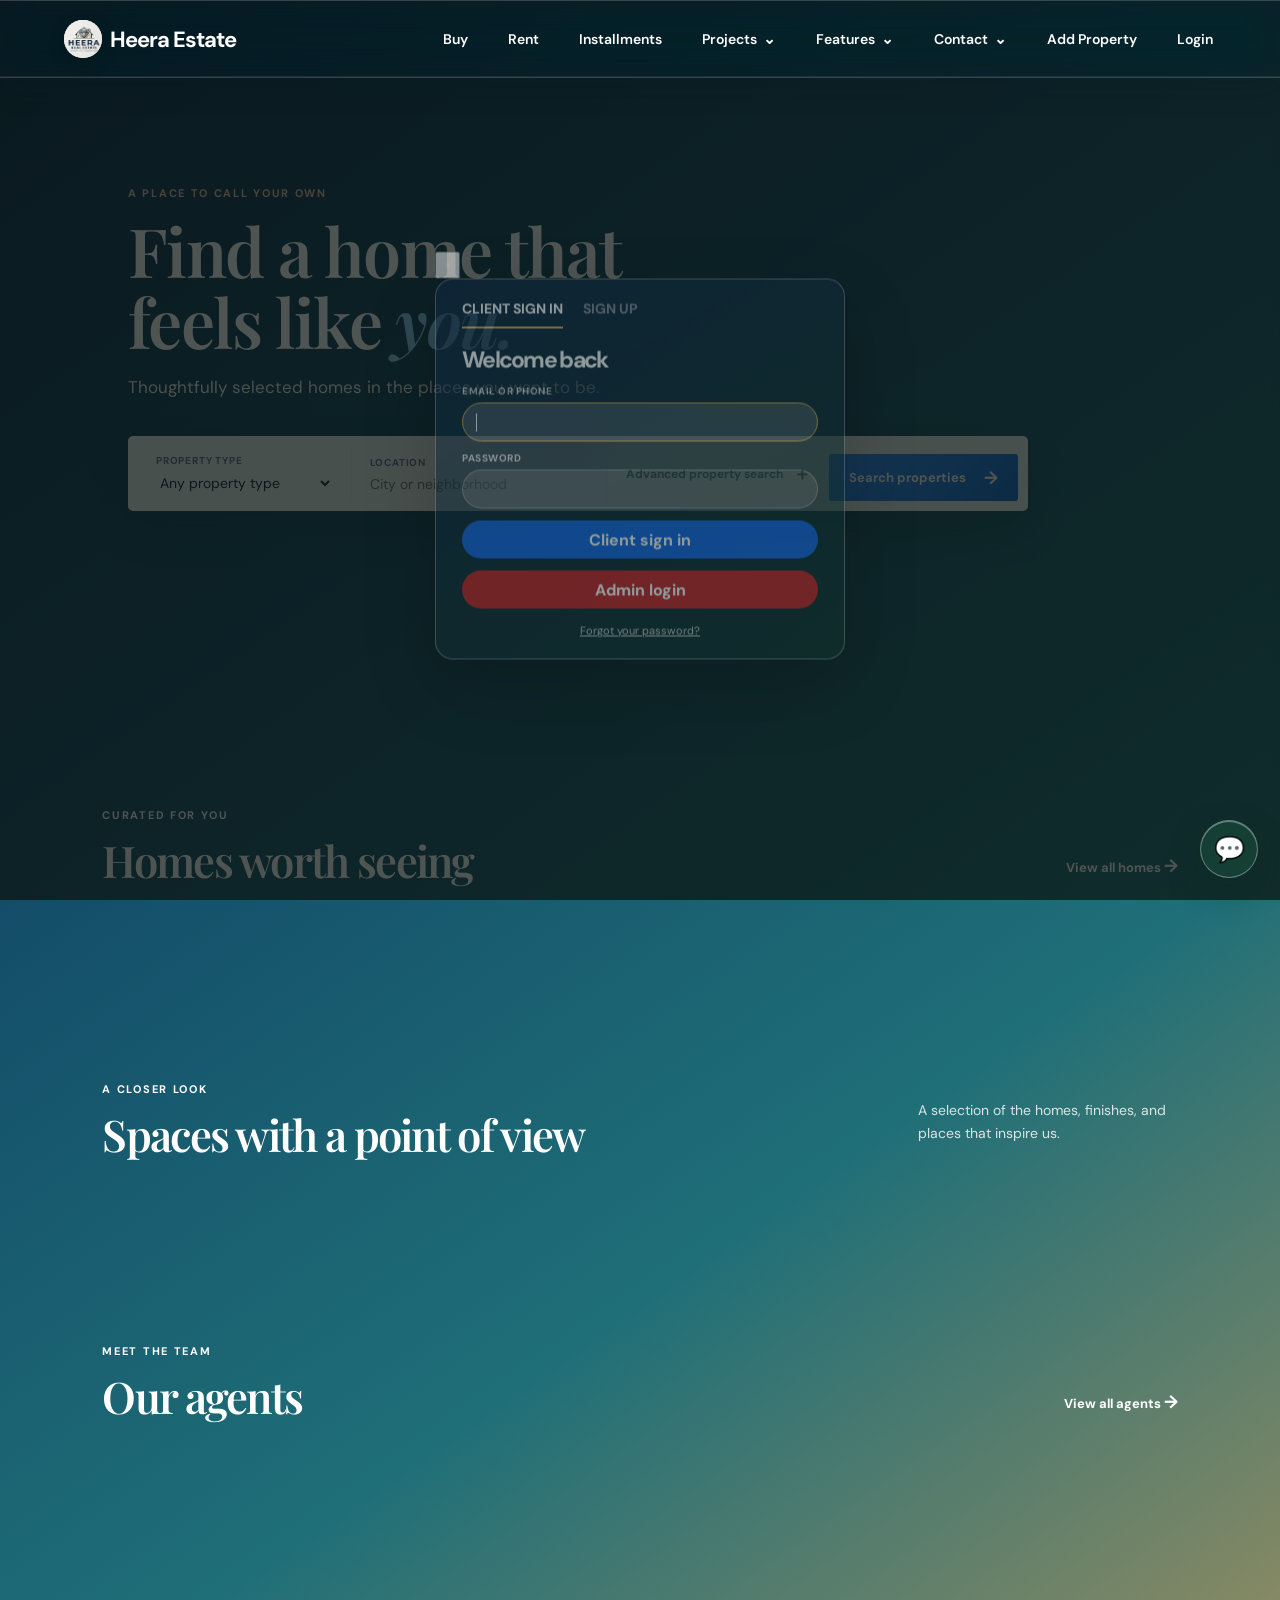
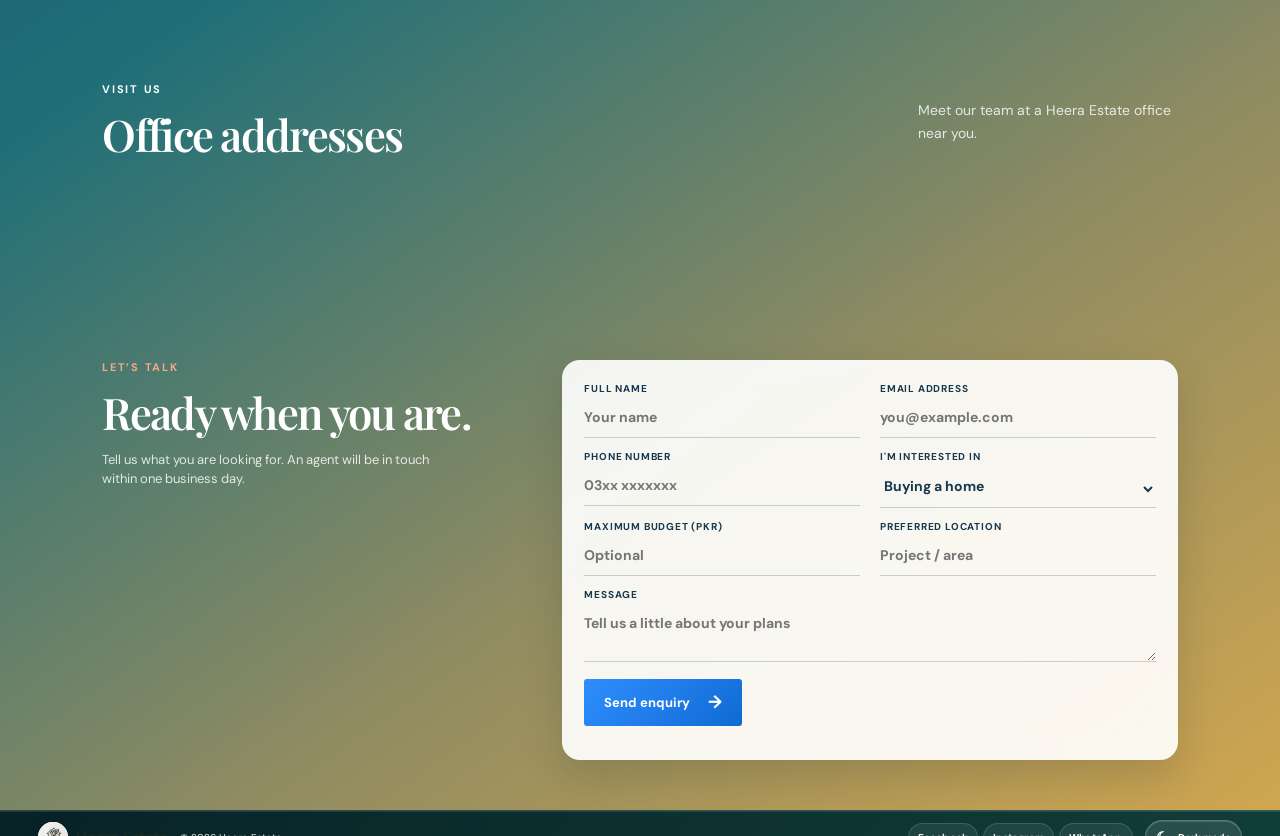
==== add-property.html @ d41fc1e5 "update project" ====
<!DOCTYPE html>
<html lang="en">
<head>
  <meta charset="UTF-8"><meta name="viewport" content="width=device-width,initial-scale=1">
  <meta name="robots" content="noindex,nofollow">
  <meta name="description" content="Submit your property to Heera Estate for review.">
  <title>Add Property | Heera Estate</title>
  <link rel="preconnect" href="https://fonts.googleapis.com"><link rel="preconnect" href="https://fonts.gstatic.com" crossorigin>
  <link href="https://fonts.googleapis.com/css2?family=DM+Sans:wght@400;500;600;700&family=Playfair+Display:wght@600;700&display=swap" rel="stylesheet">
  <link rel="stylesheet" href="styles.css"><link rel="stylesheet" href="add-property.css"><link rel="stylesheet" href="liquid-glass.css"><link rel="stylesheet" href="navigation-fixes.css"><link rel="stylesheet" href="footer-compact.css"><link rel="stylesheet" href="submission-media.css">
</head>
<body class="client-submit-page">
  <header class="site-header add-property-header"><a class="brand" href="index.html"><span class="brand-logo"><img src="images/home-logo.jpg" alt="Heera Estate logo"></span><span>Heera Estate</span></a><button class="menu-toggle" type="button" aria-label="Open menu" aria-expanded="false"><span></span><span></span><span></span></button><nav class="main-nav" aria-label="Main navigation"><a href="index.html">Home</a><a href="index.html?listing=sale#listings">Buy</a><a href="index.html?listing=rent#listings">Rent</a><a href="index.html?listing=installment#listings">Installments</a><a href="index.html#agents">Agents</a><div class="projects-nav"><button class="projects-toggle" type="button" aria-expanded="false">Projects <span>⌄</span></button><div class="projects-menu" id="projectsMenu"><span class="projects-loading">Loading projects…</span></div></div><a href="plot-finder.html">PLOT FINDER</a><a href="index.html#contact">Contact</a>
      <a class="nav-add-property is-active" href="add-property.html" aria-current="page">Add Property</a><a class="login-button nav-login-item" href="index.html#admin-login">Login</a>
    </nav></header>
  <main class="add-property-shell">
    <section class="add-property-intro"><p class="eyebrow">Add a property for sale, rent or installments</p><h1>Add Property</h1><p>Send your property details to Heera Estate. Our team will verify your information before it appears publicly.</p><ol><li>Complete the seller and property form</li><li>Our team reviews and contacts you</li><li>Approved property appears on the website</li></ol></section>
    <section class="add-property-card">
      <form id="clientPropertyForm" enctype="multipart/form-data">
        <input name="website" class="form-honeypot" tabindex="-1" autocomplete="off" aria-hidden="true">
        <fieldset><legend>Seller information</legend><div class="client-grid">
          <label>Full name *<input name="seller_name" required maxlength="160"></label><label>Phone / WhatsApp *<input name="seller_phone" required maxlength="30" inputmode="tel" placeholder="03xx xxxxxxx"></label>
          <label>Email<input name="seller_email" type="email" maxlength="255"></label><label>CNIC (optional)<input name="seller_cnic" maxlength="30" placeholder="xxxxx-xxxxxxx-x"></label>
        </div></fieldset>
        <fieldset><legend>Property information</legend><div class="client-grid">
          <label>Listing type<select name="listing_type"><option value="sale">For sale</option><option value="rent">For rent</option><option value="installment">On Installments</option></select></label><label>Property type<select name="property_type" id="clientPropertyType"><option>Land</option><option>House</option><option>Apartment</option><option>Villa</option><option>Condo</option></select></label>
          <label class="client-wide">Property title *<input name="title" required maxlength="180" placeholder="e.g. 5 Marla residential plot"></label><label class="client-wide">Address / society / block *<input name="address_line1" required maxlength="255"></label>
          <label>City *<input name="city" required maxlength="100"></label><label>Region / province<input name="state_region" maxlength="100"></label><label>Block<input name="block_name" maxlength="120" placeholder="Write any block name"></label><label>Size<input name="size_label" maxlength="60" placeholder="5 Marla / 10 Marla"></label>
          <label>Facing / Type<input name="property_facing" maxlength="60" placeholder="Write anything, e.g. Park Facing"></label><label>Expected price (PKR)<input name="price_pkr" type="number" min="0"></label><label>Area (sqft)<input name="area_sqft" type="number" min="0"></label>
          <label class="home-detail">Bedrooms<input name="bedrooms" type="number" min="0" step="0.5"></label><label class="home-detail">Bathrooms<input name="bathrooms" type="number" min="0" step="0.5"></label><label class="client-wide">Description<textarea name="description" rows="5" maxlength="5000" placeholder="Condition, nearby facilities, demand and other useful details"></textarea></label>
          <label>Show property from *<input name="publish_start_date" id="publishStartDate" type="date" required></label><label>Remove property after *<input name="publish_end_date" id="publishEndDate" type="date" required></label>
        </div></fieldset>
        <fieldset><legend>Property photos</legend><label class="client-upload">Upload up to 5 images<input name="images[]" id="clientImages" type="file" accept="image/jpeg,image/png,image/webp" multiple><span>JPG, PNG or WebP · maximum 8 MB each</span></label><div class="client-preview" id="clientPreview"></div></fieldset>
        <fieldset><legend>Property video</legend><label class="client-upload">Upload one video under 100 MB<input name="video" id="clientVideo" type="file" accept="video/mp4,video/webm"><span>MP4 or WebM · maximum 100 MB</span></label><p class="client-video-name" id="clientVideoName"></p></fieldset>
        <label class="client-consent"><input type="checkbox" required> I confirm these details are correct and Heera Estate may contact me to verify this property.</label>
        <button class="client-submit" type="submit">Send for approval <span>→</span></button><p id="clientFormMessage" class="client-message" role="status"></p>
      </form>
      <div id="clientSuccess" class="client-success" hidden><span>✓</span><h2>Property submitted</h2><p>Our team will review your property before publishing it.</p><strong id="clientReference"></strong><a href="index.html">Return to website</a></div>
    </section>
  </main><footer class="site-footer"><a class="brand footer-brand" href="index.html"><span class="brand-logo"><img src="images/home-logo.jpg" alt="Heera Estate logo"></span><span>Heera Estate</span></a><p>Submit. Verify. Sell.</p><span>© <span id="year"></span> Heera Estate</span></footer><script src="site-nav.js"></script><script src="add-property.js"></script><script src="theme.js"></script>
</body></html>
---- styles.css ----
:root {
  --ink: #10243a;
  --muted: #5d728c;
  --cream: #f3f8ff;
  --sand: #e6f2ff;
  --orange: #2f8dff;
  --white: #ffffff;
  --line: #d8e7f7;
  --serif: "Playfair Display", Georgia, serif;
  --sans: "DM Sans", Arial, sans-serif;
}

* { box-sizing: border-box; }
html { scroll-behavior: smooth; }
body { margin: 0; background: var(--cream); color: var(--ink); font-family: var(--sans); }
button, input, select, textarea { font: inherit; }
button { cursor: pointer; }
a { color: inherit; text-decoration: none; }

.topbar { background: #0d2d4d; color: white; display: flex; justify-content: center; padding: 8px clamp(24px,2vw,78px); }
 .topbar-links { display: flex; gap: 18px; flex-wrap: wrap; justify-content: center; }
 .topbar-links a { color: white; font-size: 12px; font-weight: 700; letter-spacing: .7px; text-decoration: none; text-transform: uppercase; }
 .topbar-links a:hover { color: var(--orange); }
 .site-header { align-items: center; background: rgba(243,248,255,.96); display: flex; height: 78px; justify-content: space-between; padding: 0 clamp(24px,5vw,78px); position: relative; z-index: 5; }
.brand { align-items: center; display: inline-flex; font-size: 22px; font-weight: 700; gap: 8px; letter-spacing: -1px; }
.brand-mark { align-items: center; background: linear-gradient(135deg, #3fa1ff, #0d72d7); border-radius: 50%; color: white; display: inline-flex; font-family: var(--serif); font-size: 20px; font-weight: 700; height: 31px; justify-content: center; width: 31px; }

/* Logo image when present — circular, cropped to fit */
.brand-logo { display: inline-block; height: 1cm; width: 1cm; border-radius: 50%; overflow: hidden; vertical-align: middle; flex-shrink: 0; background: white; }
.brand-logo img { height: 100%; width: 100%; object-fit: cover; display: block; }

/* Use exact 1cm size for footer as well */
.footer-brand .brand-logo { height: 1cm; width: 1cm; }
.main-nav { display: flex; gap: 34px; margin-left: 100px; }
.main-nav a, .main-nav .nav-login-item { background: transparent; border: 0; color: #37423e; cursor: pointer; font: 600 14px "DM Sans", sans-serif; padding: 0; text-decoration: none; }
.main-nav a:hover, .main-nav .nav-login-item:hover { color: var(--orange); }
.projects-nav { position: relative; }
.projects-toggle { background: transparent; border: 0; color: #37423e; font-size: 14px; font-weight: 600; padding: 0; }
.projects-toggle span { display: inline-block; font-size: 15px; margin-left: 3px; transition: transform .2s; }
.projects-toggle[aria-expanded="true"] span { transform: rotate(180deg); }
.projects-menu { background: white; box-shadow: 0 12px 26px rgba(31,43,39,.14); display: none; left: -18px; min-width: 215px; padding: 9px; position: absolute; top: 27px; }
.projects-menu.open { display: grid; }
.projects-menu a { color: var(--ink); font-size: 12px; padding: 10px 11px; }
.projects-menu a:hover { background: var(--sand); color: var(--ink); }
.project-menu-group { position: relative; }
.project-group-toggle { align-items: center; background: transparent; border: 0; color: var(--theme-text, var(--ink)); cursor: pointer; display: flex; font: 600 12px var(--sans); justify-content: space-between; padding: 10px 11px; text-align: left; width: 100%; }
.project-group-toggle:hover { background: var(--sand); }
.project-group-toggle b { font-size: 17px; transition: transform .2s; }
.project-menu-group.open > .project-group-toggle b { transform: rotate(90deg); }
.project-submenu { background: var(--theme-surface, #f8f6ef); display: none; margin: 2px 0 5px 10px; }
.project-menu-group.open > .project-submenu { display: grid; }
.project-submenu a { border-left: 2px solid var(--gold); padding-left: 14px; }
.projects-loading { color: var(--muted); font-size: 11px; padding: 10px; }
.admin-login-icon { appearance: none; margin-left: auto; display: inline-flex; align-items: center; justify-content: center; width: 42px; height: 42px; border-radius: 50%; border: 1px solid #bac0ba; background: white; transition: background .2s, border-color .2s; padding: 0; }
.admin-login-icon:hover { background: var(--orange); border-color: var(--orange); }
.admin-login-icon img { width: 24px; height: 24px; object-fit: cover; display: block; border-radius: 50%; }
.saved-button { background: transparent; border: 0; color: var(--ink); font-size: 14px; font-weight: 600; padding: 10px 0; }
.saved-button span { font-size: 22px; margin-right: 6px; vertical-align: -2px; }
.saved-button b { align-items: center; background: var(--ink); border-radius: 50%; color: white; display: inline-flex; font-size: 11px; height: 18px; justify-content: center; margin-left: 4px; width: 18px; }
.menu-toggle { display: none; }

.hero { background: linear-gradient(90deg, rgba(8,35,67,.82), rgba(47,141,255,.28)), url("https://images.unsplash.com/photo-1600585154340-be6161a56a0c?auto=format&fit=crop&w=2200&q=88") center/cover; color: white; min-height: 620px; padding: 108px clamp(24px,10vw,160px) 50px; position: relative; }
.hero-content { max-width: 900px; }
.eyebrow { color: var(--orange); font-size: 11px; font-weight: 700; letter-spacing: 1.7px; margin: 0 0 15px; text-transform: uppercase; }
.eyebrow.light { color: #f3c0ad; }
h1,h2,h3,p { margin-top: 0; }
h1, h2 { font-family: var(--serif); font-weight: 600; letter-spacing: -1.7px; }
h1 { font-size: clamp(43px, 5.3vw, 74px); line-height: 1.04; margin-bottom: 20px; }
h1 em { color: #8ed0ff; font-weight: 600; }
.hero-copy { color: #eef2ee; font-size: 17px; margin-bottom: 38px; }
.search-panel { align-items: end; background: white; border-radius: 5px; box-shadow: 0 14px 35px rgba(0,0,0,.12); color: var(--ink); display: grid; gap: 0; grid-template-columns: 1fr 1.15fr .8fr auto; max-width: 890px; padding: 10px; }
.search-panel label { border-right: 1px solid var(--line); display: flex; flex-direction: column; gap: 6px; min-width: 0; padding: 8px 18px; }
.search-panel label span, .contact-form label { color: var(--muted); font-size: 10px; font-weight: 700; letter-spacing: .8px; text-transform: uppercase; }
select,input,textarea { background: transparent; border: 0; color: var(--ink); font-size: 14px; outline: none; padding: 0; width: 100%; }
select { cursor: pointer; }
.button { align-items: center; border: 0; border-radius: 3px; display: inline-flex; font-size: 13px; font-weight: 700; gap: 18px; justify-content: center; padding: 15px 20px; transition: transform .2s, background .2s; }
.button:hover { transform: translateY(-2px); }
.button span,.text-link span { font-size: 18px; line-height: 12px; }
.button-primary { background: linear-gradient(135deg, #2f8dff, #0f6bd3); color: white; }
.button-primary:hover { background: linear-gradient(135deg, #0f6bd3, #0b4f96); }
.button-dark { background: var(--ink); color: white; margin-top: 35px; }

.section { padding: 110px clamp(24px,8vw,130px); }
.section-heading { align-items: end; display: flex; justify-content: space-between; margin-bottom: 42px; }
h2 { font-size: clamp(34px,3.4vw,49px); line-height: 1.08; margin-bottom: 0; }
.text-link { background: transparent; border: 0; color: var(--ink); font-size: 13px; font-weight: 700; padding: 8px 0; }
.text-link:hover { color: var(--orange); }
.results-message { color: var(--muted); font-size: 14px; margin: -22px 0 28px; }
.property-grid { display: grid; gap: 25px; grid-template-columns: repeat(3, 1fr); }
.property-card { background: white; min-width: 0; overflow: hidden; }
.property-image { height: 258px; overflow: hidden; position: relative; }
.property-image img { height: 100%; object-fit: cover; transition: transform .4s; width: 100%; }
.property-card:hover .property-image img { transform: scale(1.05); }
.tag { background: var(--ink); color: white; font-size: 10px; font-weight: 700; left: 14px; letter-spacing: 1px; padding: 7px 9px; position: absolute; text-transform: uppercase; top: 14px; }
.favorite { align-items: center; background: rgba(255,255,255,.92); border: 0; border-radius: 50%; color: var(--ink); display: flex; font-size: 24px; height: 36px; justify-content: center; position: absolute; right: 14px; top: 14px; width: 36px; }
.favorite.active { color: var(--orange); }
.property-content { padding: 21px 20px 20px; }
.property-price { font-family: var(--serif); font-size: 24px; font-weight: 700; margin-bottom: 9px; }
.property-address { font-size: 14px; font-weight: 600; margin: 0 0 5px; }
.property-city { color: var(--muted); font-size: 13px; margin: 0 0 19px; }
.property-media-links { display: flex; flex-wrap: wrap; gap: 8px 12px; margin: -6px 0 17px; }
.property-media-links span, .property-media-links a { color: var(--muted); font-size: 11px; font-weight: 700; }
.property-media-links a { color: var(--orange); }
.property-media-links a:hover { color: var(--ink); }
.property-detail-button { display: inline-block; margin: 16px 0 0; padding: 10px 18px; border-radius: 10px; background: var(--orange); color: white; text-decoration: none; font-size: 13px; font-weight: 700; transition: background .2s ease; }
.property-detail-button:hover { background: #c1702f; }
.property-specs { border-top: 1px solid var(--line); color: #56605c; display: flex; font-size: 12px; gap: 15px; padding-top: 16px; }
.property-specs span { display: flex; gap: 4px; }

.neighborhoods { background: var(--sand); }
.section-note { color: var(--muted); font-size: 14px; line-height: 1.6; max-width: 260px; }
.neighborhood-grid { display: grid; gap: 20px; grid-template-columns: 1.45fr 1fr 1fr; }
.neighborhood { display: block; height: 310px; overflow: hidden; position: relative; }
.neighborhood img { filter: brightness(.76); height: 100%; object-fit: cover; transition: transform .4s; width: 100%; }
.neighborhood:hover img { transform: scale(1.06); }
.neighborhood span { bottom: 22px; color: white; font-family: var(--serif); font-size: 25px; font-weight: 600; left: 24px; position: absolute; }
.neighborhood small { display: block; font-family: var(--sans); font-size: 11px; font-weight: 500; letter-spacing: .6px; margin-top: 6px; text-transform: uppercase; }

.home-gallery { background: #eef7ff; }
.home-gallery-slider { position: relative; overflow: hidden; }
.gallery-slider-track { display: flex; transition: transform 0.45s ease; width: 100%; }
.gallery-slide { flex: 0 0 100%; min-width: 100%; }
.gallery-tile { display: block; overflow: hidden; position: relative; }
.gallery-tile img { height: 100%; object-fit: cover; transition: transform .4s; width: 100%; }
.gallery-tile:hover img { transform: scale(1.05); }
.gallery-tile span { background: rgba(25,39,34,.8); bottom: 0; color: white; font-size: 11px; left: 0; padding: 9px 11px; position: absolute; }
.gallery-control { position: absolute; top: 50%; transform: translateY(-50%); width: 42px; height: 42px; border-radius: 50%; border: none; background: rgba(255,255,255,.88); font-size: 24px; cursor: pointer; color: var(--text); display: grid; place-items: center; box-shadow: 0 12px 25px rgba(0,0,0,.12); }
.gallery-control.gallery-prev { left: 14px; }
.gallery-control.gallery-next { right: 14px; }
.gallery-dots { display: flex; gap: 8px; justify-content: center; margin-top: 18px; }
.gallery-dot { width: 10px; height: 10px; border-radius: 50%; border: none; background: rgba(23,38,33,.25); cursor: pointer; }
.gallery-dot.active { background: var(--text); }
.home-gallery-empty { color: var(--muted); font-size: 14px; grid-column: 1 / -1; }

.property-page { max-width: 1180px; margin: 0 auto; padding: 32px 22px; }
.property-hero-grid { display: grid; gap: 28px; grid-template-columns: minmax(0, 1.6fr) minmax(280px, 1fr); align-items: start; }
.property-hero-media { width: 100%; }
.property-carousel { position: relative; overflow: hidden; border-radius: 18px; background: #f8f6f0; }
.property-carousel-track { display: flex; transition: transform 0.35s ease; width: 100%; }
.property-slide { flex: 0 0 100%; min-width: 100%; display: grid; place-items: center; }
.property-slide img, .property-slide video { width: 100%; height: auto; max-height: 620px; object-fit: cover; display: block; border-radius: 0; }
.property-slide video { background: #000; }
.property-link { display: inline-flex; justify-content: center; margin: 40px auto; padding: 14px 24px; border-radius: 12px; background: var(--orange); color: white; text-decoration: none; font-weight: 700; }
.carousel-control { position: absolute; top: 50%; transform: translateY(-50%); width: 44px; height: 44px; border-radius: 50%; border: none; background: rgba(255,255,255,.95); font-size: 24px; cursor: pointer; color: var(--text); display: grid; place-items: center; box-shadow: 0 12px 24px rgba(0,0,0,.12); }
.carousel-prev { left: 16px; }
.carousel-next { right: 16px; }
.property-carousel-dots { display: flex; justify-content: center; gap: 10px; margin-top: 18px; }
.property-carousel-dot { width: 10px; height: 10px; border-radius: 50%; border: none; background: rgba(23,38,33,.25); cursor: pointer; }
.property-carousel-dot.active { background: var(--text); }
.property-media-empty { color: var(--muted); font-size: 15px; padding: 32px; text-align: center; }
.back-link { display: inline-block; margin-bottom: 20px; color: var(--ink); text-decoration: none; font-weight: 700; }
.property-price { font-family: var(--serif); font-size: 30px; margin: 18px 0 10px; }
.property-address { color: var(--muted); font-size: 15px; margin: 0 0 18px; }
.property-specs { display: flex; flex-wrap: wrap; gap: 14px; font-size: 14px; padding-top: 16px; border-top: 1px solid rgba(45, 58, 52, 0.08); margin-top: 18px; }
.property-specs span { background: rgba(249, 250, 246, 0.9); border-radius: 999px; padding: 10px 18px; }
.property-description { max-width: 720px; line-height: 1.85; margin-top: 18px; color: #3f4b42; }
.property-more-info { display: grid; gap: 14px; margin-top: 24px; }
.property-more-info div { background: white; border: 1px solid rgba(30, 43, 39, 0.08); border-radius: 16px; padding: 18px; }

@media (max-width: 950px) {
  .property-hero-grid { grid-template-columns: 1fr; }
  .carousel-control { display: none; }
}

@media (max-width: 700px) {
  .property-page { padding: 24px 16px; }
}

/* Agents */
.agent-grid { display: grid; gap: 20px; grid-template-columns: repeat(3, 1fr); }
.agent-card { align-items: flex-start; background: linear-gradient(145deg, #ffffff, #f8f4eb); border: 1px solid rgba(30, 43, 39, 0.08); border-radius: 18px; box-shadow: 0 18px 35px rgba(15, 24, 21, 0.08); display: flex; gap: 14px; padding: 18px; }
.agent-photo { border: 2px solid var(--sand); border-radius: 16px; flex: 0 0 auto; height: 76px; overflow: hidden; width: 76px; }
.agent-photo img { display: block; height: 100%; object-fit: contain; width: 100%; background: #f5efe5; }
.agent-info { display: flex; flex-direction: column; gap: 6px; min-width: 0; }
.agent-info strong { display: block; font-size: 17px; }
.agent-info small { color: var(--orange); display: block; font-size: 12px; font-weight: 700; letter-spacing: .4px; text-transform: uppercase; }
.agent-info p { color: var(--muted); font-size: 13px; line-height: 1.6; margin: 0; }
.agent-contact-list { display: flex; flex-wrap: wrap; gap: 8px; margin-top: 6px; }
.agent-contact-link { align-items: center; background: var(--cream); border: 1px solid var(--line); border-radius: 999px; color: var(--ink); display: inline-flex; font-size: 11px; font-weight: 700; gap: 5px; letter-spacing: .2px; padding: 7px 10px; transition: transform .2s, background .2s, color .2s, border-color .2s; }
.agent-contact-link:hover { background: var(--orange); border-color: var(--orange); color: white; transform: translateY(-1px); }
.agent-contact-link.whatsapp { background: #eaf7ee; border-color: #cce9d4; color: #1f6f3b; }
.agent-contact-link.whatsapp:hover { background: #1f6f3b; border-color: #1f6f3b; color: white; }
.office-locations { background: #eef7ff; }
.office-addresses { display: grid; gap: 18px; grid-template-columns: repeat(2, minmax(0, 1fr)); }
.office-address-card { align-items: flex-start; background: var(--theme-surface, #fff); border: 1px solid rgba(30,43,39,.09); border-radius: 18px; box-shadow: 0 14px 30px rgba(15,24,21,.07); display: flex; gap: 15px; padding: 22px; }
.office-address-icon { align-items: center; background: #153f35; border-radius: 50%; color: #fff; display: inline-flex; flex: 0 0 42px; font-size: 22px; height: 42px; justify-content: center; }
.office-address-card h3 { font: 700 18px/1.3 "DM Sans",sans-serif; margin: 0 0 8px; }
.office-address-card address { color: var(--theme-muted, var(--muted)); font-style: normal; font-size: 14px; line-height: 1.65; white-space: pre-line; }
.office-address-actions { display: flex; flex-wrap: wrap; gap: 10px 18px; margin-top: 12px; }
.office-address-actions a { color: var(--theme-accent, var(--orange)); font-size: 12px; font-weight: 700; }

@media (max-width: 820px) {
  .agent-grid { grid-template-columns: repeat(2, 1fr); }
}
@media (max-width: 570px) {
  .agent-grid { grid-template-columns: 1fr; }
}

.why-us { background: #eaf6ff; display: grid; grid-template-columns: 1fr 1fr; }
.why-image { min-height: 610px; }
.why-image img { height: 100%; object-fit: cover; width: 100%; }
.why-content { align-self: center; max-width: 590px; padding: 80px clamp(38px,7vw,115px); }
.why-content > p:not(.eyebrow) { color: #56605c; font-size: 15px; line-height: 1.7; margin: 28px 0 0; }
.stat-row { border-top: 1px solid #c7c0b1; display: flex; gap: 25px; margin-top: 35px; padding-top: 25px; }
.stat-row div { display: flex; flex-direction: column; }
.stat-row strong { font-family: var(--serif); font-size: 24px; }
.stat-row span { color: var(--muted); font-size: 11px; margin-top: 4px; }

.testimonial { padding-bottom: 100px; padding-top: 100px; text-align: center; }
.quote-mark { color: var(--orange); display: block; font-family: var(--serif); font-size: 80px; height: 54px; }
blockquote { font-family: var(--serif); font-size: clamp(28px,3.3vw,46px); line-height: 1.25; margin: 20px auto 28px; max-width: 810px; }
.client { align-items: center; display: inline-flex; gap: 10px; text-align: left; }
.client-avatar { align-items: center; background: #bcb4a5; border-radius: 50%; color: white; display: inline-flex; font-size: 11px; font-weight: 700; height: 34px; justify-content: center; width: 34px; }
.client strong, .client small { display: block; font-size: 12px; }
.client small { color: var(--muted); margin-top: 3px; }

.contact { background: #0d2d4d; color: white; display: grid; gap: 50px; grid-template-columns: .8fr 1.2fr; padding-bottom: 50px; padding-top: 50px; }
.contact .eyebrow { color: #f6a786; }
.contact p:not(.eyebrow) { color: #c8d0ca; font-size: 13px; line-height: 1.5; margin-top: 14px; max-width: 330px; }
.contact-form { display: grid; gap: 12px; }
.form-row { display: grid; gap: 20px; grid-template-columns: 1fr 1fr; }
.contact-form label { color: #b6c0b9; display: flex; flex-direction: column; gap: 7px; }
.contact-form input,.contact-form select,.contact-form textarea { border-bottom: 1px solid #607068; color: white; font-size: 14px; padding: 6px 0 11px; }
.contact-form select option { color: var(--ink); }
.contact-form textarea { resize: vertical; }
.contact-form .button { justify-self: start; margin-top: 5px; }
.form-success { color: #add7b4 !important; margin: 0 !important; }

@media (max-width: 700px) { .office-addresses { grid-template-columns: 1fr; } .office-locations { padding-bottom: 55px; padding-top: 55px; } .contact { gap: 28px; padding-bottom: 42px; padding-top: 42px; } }

.site-footer { align-items: center; background: #0b223a; border-top: 1px solid #17446f; color: #cfe4f7; display: flex; font-size: 12px; justify-content: space-between; padding: 28px clamp(24px,5vw,78px); }
.footer-brand { color: white; font-size: 19px; }
.site-footer p { margin: 0; }

.saved-drawer { background: var(--cream); box-shadow: -10px 0 30px rgba(0,0,0,.12); height: 100vh; padding: 26px; position: fixed; right: -430px; top: 0; transition: right .3s ease; width: min(400px, 90vw); z-index: 20; }
.saved-drawer.open { right: 0; }
.drawer-header { align-items: center; border-bottom: 1px solid var(--line); display: flex; justify-content: space-between; padding-bottom: 18px; }
.drawer-header h3 { font-family: var(--serif); font-size: 28px; margin: 0; }
.drawer-header button { background: transparent; border: 0; color: var(--ink); font-size: 30px; }
.saved-list { display: grid; gap: 14px; margin-top: 22px; }
.saved-item { align-items: center; display: grid; gap: 12px; grid-template-columns: 90px 1fr auto; }
.saved-item img { height: 66px; object-fit: cover; width: 90px; }
.saved-item strong,.saved-item span { display: block; font-size: 13px; }
.saved-item span { color: var(--muted); font-size: 12px; margin-top: 3px; }
.remove-saved { background: transparent; border: 0; color: var(--orange); font-size: 20px; }
.saved-empty { color: var(--muted); line-height: 1.6; }
.auth-popup { align-items: center; display: grid; inset: 0; justify-items: center; padding: 24px; position: fixed; z-index: 45; }
.auth-popup[hidden] { display: none; }
.auth-popup-backdrop { background: rgba(10, 18, 15, .72); inset: 0; position: absolute; }
.auth-popup-panel { max-width: 460px; position: relative; width: min(100%, 460px); }
.auth-card { background: linear-gradient(145deg, #fffdf9, #f2ecdf); border: 1px solid rgba(138, 126, 108, 0.18); border-radius: 22px; box-shadow: 0 24px 70px rgba(15, 24, 21, 0.23); padding: 36px 32px; position: relative; z-index: 4; }
.auth-card h2 { font-size: 32px; margin: 0 0 24px; }
.auth-card label { color: var(--muted); display: flex; flex-direction: column; font-size: 10px; font-weight: 700; gap: 8px; letter-spacing: .8px; text-transform: uppercase; }
.auth-card input { background: white; border: 1px solid #d9d8d0; border-radius: 8px; font-size: 14px; padding: 12px; }
.auth-card .button { margin-top: 24px; width: 100%; }
.auth-popup .modal-close { color: var(--ink); right: 14px; top: 14px; }
.auth-popup.open .auth-popup-panel { animation: popupRise .22s ease-out both; }
@keyframes popupRise { from { opacity: 0; transform: translateY(12px); } to { opacity: 1; transform: translateY(0); } }
.backdrop { background: rgba(19,30,26,.35); inset: 0; opacity: 0; pointer-events: none; position: fixed; transition: opacity .3s; z-index: 15; }
.backdrop.show { opacity: 1; pointer-events: auto; }
.no-results { background: white; grid-column: 1 / -1; padding: 45px; text-align: center; }
.no-results h3 { font-family: var(--serif); font-size: 27px; margin-bottom: 8px; }
.no-results p { color: var(--muted); font-size: 14px; margin: 0; }

@media (max-width: 820px) {
  .main-nav { background: var(--cream); display: none; left: 0; margin: 0; padding: 16px 24px 22px; position: absolute; top: 78px; width: 100%; z-index: 10; }
  .main-nav.open { display: grid; gap: 18px; }
  .main-nav a, .main-nav .nav-login-item, .projects-toggle { color: #37423e; }
  .projects-menu { box-shadow: none; left: 0; margin-top: 8px; position: static; }
  .menu-toggle { background: transparent; border: 0; display: grid; gap: 4px; margin-left: auto; margin-right: 18px; padding: 5px; }
  .admin-login-icon { margin-left: 0; }
  .menu-toggle span { background: var(--ink); display: block; height: 2px; width: 21px; }
  .menu-toggle[aria-expanded="true"] span:nth-child(1) { transform: translateY(6px) rotate(45deg); }
  .menu-toggle[aria-expanded="true"] span:nth-child(2) { opacity: 0; }
  .menu-toggle[aria-expanded="true"] span:nth-child(3) { transform: translateY(-6px) rotate(-45deg); }
  .hero { min-height: 650px; padding-top: 88px; }
  .search-panel { grid-template-columns: 1fr 1fr; }
  .search-panel label:nth-child(2) { border-right: 0; }
  .search-panel label:nth-child(3) { margin-top: 8px; }
  .search-panel .button { margin-top: 8px; }
  .property-grid { grid-template-columns: repeat(2, 1fr); }
  .neighborhood-grid { grid-template-columns: 1fr 1fr; }
  .neighborhood-large { grid-column: span 2; }
  .why-content { padding: 65px 42px; }
  .home-gallery-grid { grid-template-columns: 1fr 1fr; grid-template-rows: 230px 200px 200px; }
  .gallery-tile:first-child { grid-row: span 2; }
  .gallery-tile:nth-child(4) { grid-column: auto; }
  .contact { gap: 60px; }
}

@media (max-width: 570px) {
  .site-header { height: 68px; padding: 0 20px; }
  .main-nav { top: 68px; }
  .brand { font-size: 20px; }
  .saved-button { font-size: 0; }
  .login-button { font-size: 0; margin-right: 5px; padding: 6px; }
  .login-button span { font-size: 23px; margin: 0; }
  .saved-button span { font-size: 25px; margin: 0; }
  .saved-button b { font-size: 10px; }
  .hero { min-height: 680px; padding: 75px 20px 30px; }
  h1 { font-size: 43px; }
  .hero-copy { font-size: 15px; }
  .search-panel { display: grid; grid-template-columns: 1fr; padding: 10px; }
  .search-panel label,.search-panel label:nth-child(2) { border-bottom: 1px solid var(--line); border-right: 0; padding: 10px 10px; }
  .search-panel label:nth-child(3) { margin-top: 0; }
  .search-panel .button { margin-top: 5px; padding: 14px; }
  .section { padding: 75px 20px; }
  .section-heading { align-items: start; display: block; margin-bottom: 32px; }
  .section-heading .text-link { margin-top: 18px; }
  .section-note { margin: 20px 0 0; }
  .property-grid { grid-template-columns: 1fr; }
  .property-image { height: 240px; }
  .neighborhood-grid { grid-template-columns: 1fr; }
  .neighborhood-large { grid-column: auto; }
  .neighborhood { height: 230px; }
  .home-gallery-grid { grid-template-columns: 1fr 1fr; grid-template-rows: 190px 190px 190px; }
  .why-us { grid-template-columns: 1fr; }
  .why-image { min-height: 350px; }
  .why-content { padding: 65px 25px; }
  .contact { display: block; }
  .contact-form { margin-top: 43px; }
  .form-row { grid-template-columns: 1fr; }
  .site-footer { align-items: start; flex-direction: column; gap: 18px; }
  .office-locations { padding-bottom: 48px; padding-top: 48px; }
  .contact { padding-bottom: 38px; padding-top: 38px; }
  .contact-form { margin-top: 24px; }
}

/* Keep logo at 1cm on all viewports to match request */

.front-popup {
  --fp-ease: cubic-bezier(.22, .68, 0, 1.01);
  align-items: center;
  display: grid;
  inset: 0;
  justify-items: center;
  min-height: 100vh;
  padding: 20px;
  position: fixed;
  z-index: 1000;
}
.front-popup[hidden] { display: none; }
 
.front-popup-backdrop {
  background: rgba(0,0,0,0.6);
  inset: 0;
  position: absolute;
  animation: fp-fade .25s ease both;
}
 
.front-popup-panel {
  background: var(--bg, #f4f1f1);
  border-radius: 0ch;
  box-shadow: 0 24px 70px rgba(0,0,0,0.35), 0 4px 14px rgba(0,0,0,0.12);
  max-height: min(600px, 85vh);
  max-width: 760px;
  overflow: hidden;
  position: relative;
  width: calc(100% - 40px);
  z-index: 2;
  animation: fp-pop .3s var(--fp-ease) both;
}
 
@keyframes fp-fade { from { opacity: 0; } to { opacity: 1; } }
@keyframes fp-pop {
  from { opacity: 0; transform: translateY(12px) scale(.97); }
  to   { opacity: 1; transform: translateY(0) scale(1); }
}
@media (prefers-reduced-motion: reduce) {
  .front-popup-backdrop, .front-popup-panel { animation: none; }
}
 
/* Scrollable content area — panel itself stays clipped/rounded,
   the content inside scrolls if it's taller than the panel */
.front-popup-panel .popup-content {
  display: grid;
  gap: 2px;
  max-height: min(680px, 85vh);
  overflow-y: auto;
  padding: 24px;
 
}
.front-popup-panel .popup-content::-webkit-scrollbar { width: 8px; }
.front-popup-panel .popup-content::-webkit-scrollbar-track { background: transparent; }
.front-popup-panel .popup-content::-webkit-scrollbar-thumb { background: var(--line); border-radius: 8px; }
.front-popup-panel .popup-content::-webkit-scrollbar-thumb:hover { background: var(--muted); }

.front-popup-panel .popup-image {
  
  border-radius: 0px;
  height: 100%;
  object-fit: cover;
  width: 100%;
}
.front-popup-panel .popup-image[hidden],.front-popup-panel .popup-video[hidden]{display:none!important}.front-popup-panel .popup-video{background:#071512;border-radius:0;display:block;max-height:min(62vh,560px);object-fit:contain;width:100%}.front-popup-panel[data-popup-type="content"] .popup-content{min-height:220px;place-content:center}.front-popup-panel[data-popup-type="content"] .popup-body{font-size:15px;line-height:1.7}.front-popup-panel[data-popup-type="image"] .popup-content,.front-popup-panel[data-popup-type="video"] .popup-content{padding:14px}
.front-popup-panel .popup-headline { font-size: 15px; margin: 0; line-height: 1.0; align-content: center; align-items: center; }
.front-popup-panel .popup-body { color: var(--muted); font-size: 14px; line-height: 1.65; }
 
/* Close button */
.front-popup .modal-close {
  align-items: center;
  background: rgba(0,0,0,0.55);
  border: 0;
  border-radius: 50%;
  color: white;
  cursor: pointer;
  display: flex;
  font-size: 20px;
  font-weight: 700;
  height: 34px;
  justify-content: center;
  line-height: 1;
  position: absolute;
  right: 12px;
  top: 12px;
  transition: background .2s, transform .2s;
  width: 34px;
  z-index: 6;
}
.front-popup .modal-close:hover { background: rgba(0,0,0,0.8); transform: scale(1.08); }
.front-popup .modal-close:focus-visible { outline: 2px solid var(--orange); outline-offset: 2px; }
 
/* Counter */
.popup-counter { color: var(--muted); font-size: 11px; font-weight: 600; letter-spacing: .5px; text-align: right; }
 
/* Prev / next carousel buttons */
.popup-nav {
  align-items: center;
  background: rgba(255,255,255,0.92);
  border: 1px solid var(--line);
  border-radius: 50%;
  box-shadow: 0 4px 14px rgba(0,0,0,0.15);
  color: var(--ink);
  cursor: pointer;
  display: flex;
  font-size: 22px;
  height: 40px;
  justify-content: center;
  position: absolute;
  top: 50%;
  transform: translateY(-50%);
  transition: background .2s, color .2s, transform .2s, opacity .2s;
  width: 40px;
  z-index: 5;
}
.popup-nav:hover { background: var(--orange); color: white; transform: translateY(-50%) scale(1.06); }
.popup-nav:focus-visible { outline: 2px solid var(--orange); outline-offset: 2px; }
.popup-nav:disabled { cursor: not-allowed; opacity: .35; }
.popup-nav:disabled:hover { background: rgba(255,255,255,0.92); color: var(--ink); transform: translateY(-50%); }
.popup-prev { left: -52px; }
.popup-next { right: -52px; }
 
/* Dots indicator */
.popup-dots { display: flex; gap: 6px; justify-content: center; padding: 0 24px 22px; }
.popup-dot {
  background: #cfd8e4;
  border: 0;
  border-radius: 50%;
  cursor: pointer;
  height: 9px;
  padding: 0;
  transition: background .2s, transform .2s;
  width: 9px;
}
.popup-dot:hover { background: var(--muted); }
.popup-dot.active { background: var(--orange); transform: scale(1.25); }
.popup-dot:focus-visible { outline: 2px solid var(--orange); outline-offset: 3px; }
 
/* Scroll-to-top button — appears once popup-content has been scrolled down */
.popup-scroll-top {
  align-items: center;
  background: rgba(0,0,0,0.55);
  border: 0;
  border-radius: 50%;
  bottom: 16px;
  color: white;
  cursor: pointer;
  display: flex;
  height: 36px;
  justify-content: center;
  opacity: 0;
  pointer-events: none;
  position: absolute;
  right: 16px;
  transform: translateY(6px);
  transition: opacity .2s, transform .2s, background .2s;
  width: 36px;
  z-index: 6;
}
.popup-scroll-top.is-visible { opacity: 1; pointer-events: auto; transform: translateY(0); }
.popup-scroll-top:hover { background: var(--orange); }
.popup-scroll-top:focus-visible { outline: 2px solid var(--orange); outline-offset: 2px; }
.popup-scroll-top svg { width: 16px; height: 16px; }
 
@media (max-width: 820px) {
  .popup-prev { left: 8px; }
  .popup-next { right: 8px; }
  .front-popup-panel .popup-content { padding: 20px; }
  .popup-scroll-top { bottom: 12px; right: 12px; }
}

.crm-honeypot{position:absolute!important;left:-10000px!important;width:1px!important;height:1px!important;opacity:0!important;pointer-events:none!important}
---- add-property.css ----
:root{--green:#173f35;--gold:#d3a64b;--cream:#f5f1e8;--red:#c62828}.client-submit-page{margin:0;background:var(--cream);color:#24342f;font-family:"DM Sans",sans-serif}.add-property-header{display:flex;align-items:center;justify-content:space-between;padding:18px clamp(20px,5vw,70px);background:#fff;border-bottom:1px solid #e1ddd3}.add-property-header>a:last-child{color:var(--green);text-decoration:none;font-weight:700}.add-property-shell{display:grid;grid-template-columns:minmax(250px,.72fr) minmax(0,1.4fr);gap:42px;max-width:1180px;margin:auto;padding:60px 24px}.add-property-intro{position:sticky;top:30px;align-self:start}.add-property-intro h1{margin:8px 0 18px;color:var(--green);font:700 clamp(38px,5vw,62px)/1.04 "Playfair Display",serif}.add-property-intro>p:last-of-type{font-size:17px;line-height:1.7}.add-property-intro ol{padding-left:22px;line-height:2}.add-property-card{padding:clamp(22px,4vw,42px);border-radius:24px;background:#fff;box-shadow:0 20px 55px rgba(23,63,53,.11)}.add-property-card fieldset{margin:0 0 30px;padding:0;border:0}.add-property-card legend{width:100%;margin-bottom:18px;padding-bottom:10px;border-bottom:1px solid #dde5e0;color:var(--green);font-size:20px;font-weight:700}.client-grid{display:grid;grid-template-columns:1fr 1fr;gap:18px}.client-wide{grid-column:1/-1}.add-property-card label{display:grid;gap:7px;color:#344840;font-size:13px;font-weight:700}.add-property-card input,.add-property-card select,.add-property-card textarea{width:100%;box-sizing:border-box;padding:12px 13px;border:1px solid #cbd6d0;border-radius:10px;background:#fff;color:#253832;font:inherit}.add-property-card input:focus,.add-property-card select:focus,.add-property-card textarea:focus{outline:3px solid rgba(211,166,75,.3);border-color:var(--gold)}.client-upload{padding:22px;border:2px dashed #b8c9c0;border-radius:14px;text-align:center;cursor:pointer}.client-upload input{border:0}.client-upload span{font-size:11px;color:#718078}.client-preview{display:flex;flex-wrap:wrap;gap:8px;margin-top:10px}.client-preview img{width:76px;height:62px;object-fit:cover;border-radius:8px}.client-consent{grid-template-columns:auto 1fr!important;align-items:start;margin:12px 0 22px;line-height:1.5}.client-consent input{width:auto}.client-submit{width:100%;padding:15px;border:0;border-radius:12px;background:var(--red);color:#fff;font:700 16px "DM Sans",sans-serif;cursor:pointer}.client-submit:hover{background:#a91f1f}.client-message{min-height:20px;color:#b42318;text-align:center}.client-success{text-align:center;padding:70px 10px}.client-success>span{display:grid;place-items:center;width:70px;height:70px;margin:auto;border-radius:50%;background:#dff2e9;color:#177245;font-size:34px}.client-success h2{color:var(--green);font:700 36px "Playfair Display",serif}.client-success strong,.client-success a{display:block;margin:15px}.client-success a{color:var(--red);font-weight:700}.form-honeypot{position:absolute!important;left:-9999px!important}@media(max-width:800px){.add-property-shell{grid-template-columns:1fr;padding-top:35px}.add-property-intro{position:static}.add-property-intro ol{display:none}}@media(max-width:560px){.client-grid{grid-template-columns:1fr}.client-wide{grid-column:auto}.add-property-header .brand>span:last-child{display:none}.add-property-card{padding:20px;border-radius:18px}}
---- liquid-glass.css ----
:root{--glass-bg:rgba(255,255,255,.58);--glass-strong:rgba(255,255,255,.76);--glass-border:rgba(255,255,255,.68);--glass-shadow:0 12px 42px rgba(13,45,77,.14);--theme-bg:#f3f6f5;--theme-surface:rgba(255,255,255,.74);--theme-text:#172b25;--theme-muted:#64746e;--theme-accent:#d5a84e;--theme-green:#123f35;color-scheme:light}html[data-theme="dark"]{--glass-bg:rgba(12,27,27,.62);--glass-strong:rgba(15,35,33,.82);--glass-border:rgba(255,255,255,.14);--glass-shadow:0 16px 48px rgba(0,0,0,.38);--theme-bg:#081412;--theme-surface:rgba(16,34,31,.8);--theme-text:#edf7f3;--theme-muted:#a8bbb4;--theme-accent:#efc46a;--theme-green:#dcefe8;color-scheme:dark}html{background:var(--theme-bg);transition:background .3s,color .3s}body{background-color:var(--theme-bg);color:var(--theme-text);transition:background-color .3s,color .3s}.topbar{position:relative;z-index:101;background:linear-gradient(110deg,rgba(10,45,56,.84),rgba(20,72,66,.72))!important;border-bottom:1px solid rgba(255,255,255,.14);box-shadow:inset 0 1px rgba(255,255,255,.12);backdrop-filter:blur(20px) saturate(150%);-webkit-backdrop-filter:blur(20px) saturate(150%)}.site-header,.property-header,.add-property-header,.admin-header{position:sticky;top:0;z-index:1000;background:linear-gradient(120deg,var(--glass-strong),var(--glass-bg))!important;border:1px solid var(--glass-border)!important;border-left:0!important;border-right:0!important;box-shadow:var(--glass-shadow),inset 0 1px rgba(255,255,255,.52)!important;backdrop-filter:blur(24px) saturate(175%);-webkit-backdrop-filter:blur(24px) saturate(175%)}.site-header::before,.admin-header::before{content:"";position:absolute;inset:0;pointer-events:none;background:linear-gradient(115deg,rgba(255,255,255,.3),transparent 35%,rgba(213,168,78,.09));opacity:.8}.site-header>*{position:relative}.brand,.main-nav a,.main-nav .nav-login-item,.main-nav .profile-toggle,.projects-toggle,.admin-header a{color:var(--theme-text)!important}.brand-logo,.brand-mark{box-shadow:0 5px 18px rgba(0,0,0,.16),inset 0 1px rgba(255,255,255,.5)}.main-nav{align-items:center}.main-nav>a,.main-nav>.nav-login-item,.main-nav>.header-profile>.profile-toggle,.projects-toggle{position:relative;padding:9px 3px!important}.main-nav>a::after,.main-nav>.nav-login-item::after,.main-nav>.header-profile>.profile-toggle::after,.projects-toggle::after{content:"";position:absolute;left:50%;right:50%;bottom:2px;height:2px;border-radius:2px;background:linear-gradient(90deg,var(--theme-accent),#ef8e64);transition:left .2s,right .2s}.main-nav>a:hover::after,.main-nav>.nav-login-item:hover::after,.main-nav>.header-profile>.profile-toggle:hover::after,.projects-toggle:hover::after,.main-nav>a.is-active::after,.projects-toggle.is-active::after{left:2px;right:2px}.projects-menu{background:linear-gradient(135deg,var(--glass-strong),var(--glass-bg))!important;border:1px solid var(--glass-border)!important;box-shadow:var(--glass-shadow)!important;backdrop-filter:blur(24px) saturate(170%);-webkit-backdrop-filter:blur(24px) saturate(170%)}.projects-menu a{color:var(--theme-text)!important}.heera-chat{background:linear-gradient(145deg,var(--glass-strong),var(--glass-bg))!important;border-color:var(--glass-border)!important;box-shadow:0 24px 70px rgba(4,20,17,.34),inset 0 1px rgba(255,255,255,.45)!important;backdrop-filter:blur(28px) saturate(180%);-webkit-backdrop-filter:blur(28px) saturate(180%)}.heera-chat-header{background:linear-gradient(120deg,rgba(13,66,55,.9),rgba(27,91,77,.72))!important;border-bottom:1px solid rgba(255,255,255,.18);backdrop-filter:blur(20px)}.heera-chat-messages{background:linear-gradient(150deg,transparent,rgba(213,168,78,.08))}.heera-chat-bubble,.heera-chat-choice,.heera-chat-card,.heera-chat-form,.heera-chat-powered{background:var(--theme-surface)!important;color:var(--theme-text)!important;border-color:var(--glass-border)!important;backdrop-filter:blur(14px)}.heera-chat-input{background:rgba(255,255,255,.46)!important;color:var(--theme-text)!important}.heera-chat-launcher,.add-property-button{border:1px solid rgba(255,255,255,.34)!important;box-shadow:0 14px 34px rgba(10,40,34,.28),inset 0 1px rgba(255,255,255,.35)!important;backdrop-filter:blur(14px) saturate(160%)}.add-property-button{background:linear-gradient(135deg,rgba(210,42,42,.92),rgba(153,19,40,.82))!important}.site-footer{gap:20px;background:linear-gradient(120deg,rgba(8,34,39,.94),rgba(17,62,57,.88))!important;border-top:1px solid rgba(255,255,255,.15)!important;box-shadow:inset 0 1px rgba(255,255,255,.1);backdrop-filter:blur(22px);color:#e1f0eb!important}.theme-toggle{display:inline-flex;align-items:center;gap:9px;padding:9px 13px;border:1px solid rgba(255,255,255,.22);border-radius:999px;background:rgba(255,255,255,.1);color:#fff;cursor:pointer;font:700 12px "DM Sans",sans-serif;box-shadow:inset 0 1px rgba(255,255,255,.16);transition:background .2s,transform .2s}.theme-toggle:hover{background:rgba(255,255,255,.18);transform:translateY(-1px)}.theme-toggle-icon{font-size:17px}.admin-header .theme-toggle{margin-left:auto;margin-right:14px;color:var(--theme-text);border-color:var(--glass-border);background:var(--glass-bg)}html[data-theme="dark"] .section,html[data-theme="dark"] .featured,html[data-theme="dark"] .contact,html[data-theme="dark"] .property-detail-page main,html[data-theme="dark"] .client-submit-page,html[data-theme="dark"] .admin-body{background-color:var(--theme-bg)!important;color:var(--theme-text)!important}html[data-theme="dark"] .property-card,html[data-theme="dark"] .property-block,html[data-theme="dark"] .property-contact-card,html[data-theme="dark"] .property-price-panel,html[data-theme="dark"] .add-property-card,html[data-theme="dark"] .listing-manager,html[data-theme="dark"] .editor-panel,html[data-theme="dark"] .gallery-manager-panel,html[data-theme="dark"] .admin-property,html[data-theme="dark"] .search-panel,html[data-theme="dark"] .saved-drawer{background:var(--theme-surface)!important;color:var(--theme-text)!important;border-color:var(--glass-border)!important;box-shadow:var(--glass-shadow)!important}html[data-theme="dark"] h1,html[data-theme="dark"] h2,html[data-theme="dark"] h3,html[data-theme="dark"] strong,html[data-theme="dark"] label,html[data-theme="dark"] .property-description-text,html[data-theme="dark"] .add-property-intro h1{color:var(--theme-text)!important}html[data-theme="dark"] p,html[data-theme="dark"] .field-help,html[data-theme="dark"] .field-hint{color:var(--theme-muted)}html[data-theme="dark"] input,html[data-theme="dark"] select,html[data-theme="dark"] textarea{background:rgba(5,18,16,.62)!important;color:var(--theme-text)!important;border-color:rgba(255,255,255,.18)!important}html[data-theme="dark"] .mobile-menu span{background:var(--theme-text)!important}@media(max-width:860px){.main-nav{background:linear-gradient(145deg,var(--glass-strong),var(--glass-bg))!important;border:1px solid var(--glass-border);box-shadow:var(--glass-shadow);backdrop-filter:blur(26px) saturate(175%);-webkit-backdrop-filter:blur(26px) saturate(175%)}.add-property-button{bottom:16px;left:12px}.site-footer{align-items:flex-start!important}}
---- navigation-fixes.css ----
.main-nav .nav-add-property,.main-nav .nav-login-item{appearance:none;-webkit-appearance:none;background:transparent!important;border:0!important;border-radius:0!important;box-shadow:none!important;color:var(--theme-text)!important;cursor:pointer;font:600 14px "DM Sans",sans-serif!important;letter-spacing:0!important;min-width:0!important;min-height:0!important;height:auto!important;margin:0!important;padding:9px 3px!important;text-decoration:none!important;white-space:nowrap}.main-nav .nav-add-property:hover,.main-nav .nav-login-item:hover{background:transparent!important;color:var(--theme-accent)!important}.main-nav .nav-add-property.is-active{color:var(--theme-accent)!important}.main-nav .nav-login-item[hidden]{display:none!important}
.menu-toggle{position:relative;z-index:3;min-width:42px;min-height:42px;border:1px solid transparent!important;border-radius:12px!important;cursor:pointer}.menu-toggle span{transition:transform .2s,opacity .2s;background:var(--theme-text)!important}.utility-menu{min-width:220px}.contact-nav>.utility-menu{left:auto;right:0}@media(max-width:1050px){.site-header{height:72px!important;padding:0 18px!important}.site-header .main-nav{position:absolute!important;top:calc(100% + 8px)!important;left:12px!important;right:12px!important;width:auto!important;max-height:calc(100vh - 110px);overflow-y:auto;display:none!important;margin:0!important;padding:16px!important;border-radius:18px!important;z-index:1002!important}.site-header .main-nav.open{display:grid!important;grid-template-columns:1fr!important;gap:7px!important}.site-header .main-nav>a,.site-header .projects-toggle{display:block;width:100%;box-sizing:border-box;padding:12px 13px!important;text-align:left;border-radius:10px}.site-header .main-nav>a:hover,.site-header .projects-toggle:hover{background:rgba(213,168,78,.14)}.site-header .projects-menu{width:100%;box-sizing:border-box;margin:4px 0 7px!important}.site-header .contact-nav>.utility-menu{left:0;right:auto}.site-header .menu-toggle{display:grid!important;place-content:center;gap:4px;margin-left:auto!important;margin-right:10px!important;background:var(--glass-bg)!important;border-color:var(--glass-border)!important}.site-header .menu-toggle span{display:block;width:22px;height:2px}.site-header .brand{min-width:0}.site-header .brand>span:last-child{white-space:nowrap}.menu-open{overflow:hidden}}@media(max-width:480px){.site-header{padding:0 10px!important}.site-header .brand{font-size:17px;gap:6px}.site-header .brand-logo{width:32px;height:32px}.site-header .menu-toggle{margin-right:6px!important}}
.login-button[hidden],.header-profile[hidden],.profile-dashboard-link[hidden]{display:none!important}.account-state-loading .login-button{visibility:hidden}.header-profile{position:relative}.profile-toggle{align-items:center;background:transparent;border:0;border-radius:0;box-shadow:none;color:var(--theme-text);cursor:pointer;display:inline-flex;font:600 14px "DM Sans",sans-serif;gap:7px;height:auto;padding:9px 3px}.profile-initial{align-items:center;background:linear-gradient(135deg,#efc46a,#c88635);border-radius:50%;color:#15382f;display:flex;font-size:13px;height:29px;justify-content:center;width:29px}.profile-chevron{font-size:12px;transition:transform .2s}.header-profile.open .profile-chevron{transform:rotate(180deg)}.profile-menu{background:linear-gradient(145deg,var(--glass-strong),var(--glass-bg));border:1px solid var(--glass-border);border-radius:15px;box-shadow:0 18px 42px rgba(8,32,28,.24);display:none;min-width:210px;overflow:hidden;padding:7px;position:absolute;right:0;top:calc(100% + 9px);z-index:1100;backdrop-filter:blur(24px) saturate(170%);-webkit-backdrop-filter:blur(24px) saturate(170%)}.header-profile.open .profile-menu{display:grid}.profile-menu-identity{border-bottom:1px solid var(--glass-border);display:grid;gap:2px;margin:0 4px 5px;padding:9px 8px 11px}.profile-menu-name{color:var(--theme-text);font-size:13px;overflow:hidden;text-overflow:ellipsis;white-space:nowrap}.profile-menu-role{color:var(--theme-muted);font-size:10px}.profile-menu>a,.profile-logout{background:transparent;border:0;border-radius:9px;color:var(--theme-text)!important;cursor:pointer;font:700 12px "DM Sans",sans-serif;padding:10px 11px;text-align:left;text-decoration:none}.profile-menu>a:hover,.profile-logout:hover{background:rgba(213,168,78,.16)}.profile-logout{color:#b42c37!important}.profile-logout:disabled{cursor:wait;opacity:.6}@media(max-width:560px){.profile-button-name,.profile-chevron{display:inline}.profile-menu{min-width:190px;right:0}}

/* Menu-integrated Add Property / Login / account controls */
.main-nav .header-profile{position:relative}
.main-nav .profile-toggle:hover{color:var(--theme-accent)}
@media(max-width:1050px){
  .site-header .main-nav>.nav-add-property,
  .site-header .main-nav>.nav-login-item,
  .site-header .main-nav>.header-profile>.profile-toggle{display:flex!important;width:100%!important;box-sizing:border-box;padding:12px 13px!important;text-align:left!important;border-radius:10px!important;align-items:center;justify-content:flex-start}
  .site-header .main-nav>.nav-add-property:hover,
  .site-header .main-nav>.nav-login-item:hover,
  .site-header .main-nav>.header-profile>.profile-toggle:hover{background:rgba(213,168,78,.14)!important}
  .site-header .main-nav>.header-profile{width:100%}
  .site-header .main-nav>.header-profile .profile-menu{position:static;width:100%;box-sizing:border-box;margin:4px 0 7px;box-shadow:none}
  .site-header .main-nav>.header-profile .profile-initial{height:28px;width:28px}
}
@media (min-width:1051px) and (max-width:1250px){
  .site-header .main-nav{gap:18px;margin-left:40px}
}
---- footer-compact.css ----
.site-footer{min-height:54px!important;box-sizing:border-box!important;padding:8px clamp(14px,3vw,42px)!important;gap:12px!important;flex-wrap:wrap}.site-footer .brand{font-size:15px!important;letter-spacing:-.3px}.site-footer .brand-logo,.site-footer .brand-mark{width:30px!important;height:30px!important;font-size:15px!important}.site-footer>p{display:none}.footer-socials{display:flex;align-items:center;justify-content:center;gap:5px;margin-left:auto}.footer-socials a{display:inline-flex;align-items:center;padding:7px 9px;border:1px solid rgba(255,255,255,.14);border-radius:999px;background:rgba(255,255,255,.07);color:#e4f1ed!important;font-size:10px;font-weight:700;letter-spacing:.2px;text-decoration:none;transition:background .2s,color .2s}.footer-socials a:hover{background:rgba(255,255,255,.16);color:#fff!important}.site-footer .theme-toggle{padding:7px 10px;font-size:10px}.site-footer .theme-toggle-icon{font-size:14px}.site-footer>span{white-space:nowrap;font-size:10px}@media(max-width:700px){.site-footer{display:grid!important;grid-template-columns:1fr auto!important;align-items:center!important;padding:9px 12px!important;gap:7px 10px!important}.footer-socials{grid-column:1/-1;grid-row:2;margin:0;justify-content:flex-start}.site-footer .theme-toggle{grid-column:2;grid-row:1}.site-footer>span{display:none}.footer-socials a{padding:6px 8px}}
---- submission-media.css ----
.submission-video{margin-top:14px}.submission-video video{display:block;width:min(100%,520px);max-height:300px;border-radius:12px;background:#111}.client-video-name{margin:10px 0 0;color:#527065;font-size:13px;overflow-wrap:anywhere}
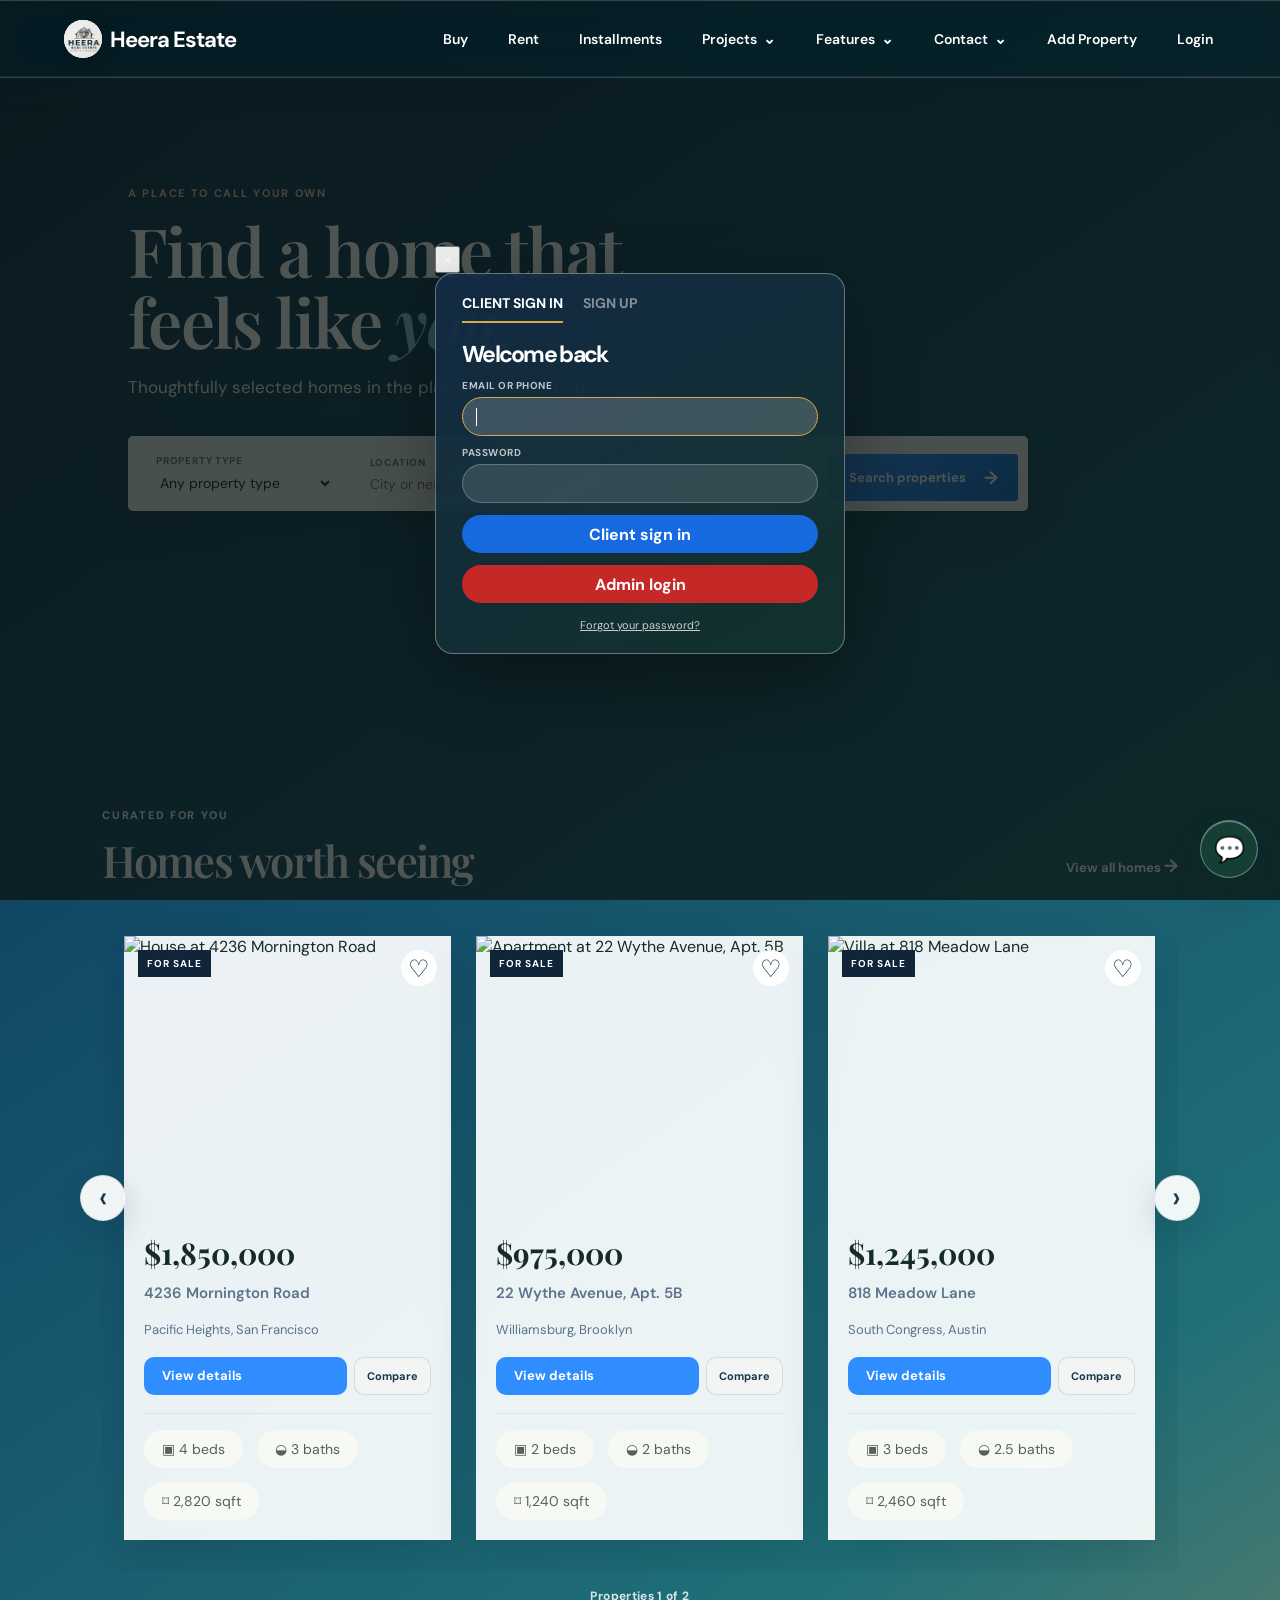
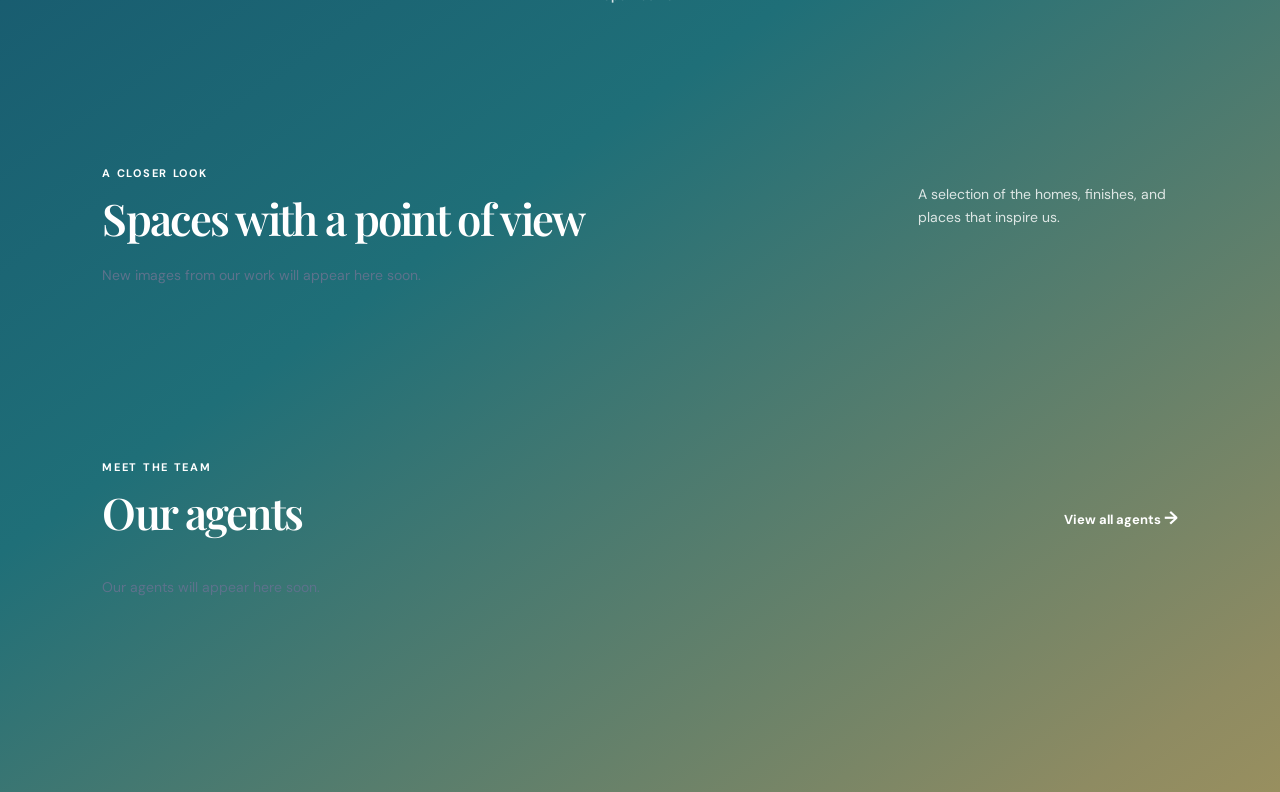
==== commit 2d22ec6b: "updated project" ====
--- a/add-property.html
+++ b/add-property.html
@@ -37,5 +37,5 @@
       </form>
       <div id="clientSuccess" class="client-success" hidden><span>✓</span><h2>Property submitted</h2><p>Our team will review your property before publishing it.</p><strong id="clientReference"></strong><a href="index.html">Return to website</a></div>
     </section>
-  </main><footer class="site-footer"><a class="brand footer-brand" href="index.html"><span class="brand-logo"><img src="images/home-logo.jpg" alt="Heera Estate logo"></span><span>Heera Estate</span></a><p>Submit. Verify. Sell.</p><span>© <span id="year"></span> Heera Estate</span></footer><script src="site-nav.js"></script><script src="add-property.js"></script><script src="theme.js"></script>
+  </main><footer class="site-footer"><a class="brand footer-brand" href="index.html"><span class="brand-logo"><img src="images/home-logo.jpg" alt="Heera Estate logo"></span><span>Heera Estate</span></a><p>Submit. Verify. Sell.</p><span>© <span id="year"></span> Heera Estate</span></footer><script src="site-nav.js?v=20260907-5"></script><script src="add-property.js"></script><script src="theme.js"></script>
 </body></html>
--- a/styles.css
+++ b/styles.css
@@ -116,21 +116,38 @@
 .neighborhood span { bottom: 22px; color: white; font-family: var(--serif); font-size: 25px; font-weight: 600; left: 24px; position: absolute; }
 .neighborhood small { display: block; font-family: var(--sans); font-size: 11px; font-weight: 500; letter-spacing: .6px; margin-top: 6px; text-transform: uppercase; }
 
-.home-gallery { background: #eef7ff; }
-.home-gallery-slider { position: relative; overflow: hidden; }
-.gallery-slider-track { display: flex; transition: transform 0.45s ease; width: 100%; }
-.gallery-slide { flex: 0 0 100%; min-width: 100%; }
-.gallery-tile { display: block; overflow: hidden; position: relative; }
-.gallery-tile img { height: 100%; object-fit: cover; transition: transform .4s; width: 100%; }
-.gallery-tile:hover img { transform: scale(1.05); }
-.gallery-tile span { background: rgba(25,39,34,.8); bottom: 0; color: white; font-size: 11px; left: 0; padding: 9px 11px; position: absolute; }
-.gallery-control { position: absolute; top: 50%; transform: translateY(-50%); width: 42px; height: 42px; border-radius: 50%; border: none; background: rgba(255,255,255,.88); font-size: 24px; cursor: pointer; color: var(--text); display: grid; place-items: center; box-shadow: 0 12px 25px rgba(0,0,0,.12); }
-.gallery-control.gallery-prev { left: 14px; }
-.gallery-control.gallery-next { right: 14px; }
-.gallery-dots { display: flex; gap: 8px; justify-content: center; margin-top: 18px; }
-.gallery-dot { width: 10px; height: 10px; border-radius: 50%; border: none; background: rgba(23,38,33,.25); cursor: pointer; }
-.gallery-dot.active { background: var(--text); }
+.home-gallery { background: #f7f5f0; }
+.home-gallery-mosaic { display: grid; gap: 16px; grid-auto-flow: dense; grid-auto-rows: clamp(230px, 25vw, 330px); grid-template-columns: repeat(12, minmax(0, 1fr)); }
+.home-gallery-mosaic .gallery-tile { display: block; grid-column: span 4; margin: 0; min-width: 0; overflow: hidden; position: relative; }
+.home-gallery-mosaic .gallery-tile:nth-child(6n + 1),.home-gallery-mosaic .gallery-tile:nth-child(6n + 6) { grid-column: span 3; }
+.home-gallery-mosaic .gallery-tile:nth-child(6n + 2),.home-gallery-mosaic .gallery-tile:nth-child(6n + 4) { grid-column: span 5; }
+.home-gallery-mosaic .gallery-tile:nth-child(6n + 3),.home-gallery-mosaic .gallery-tile:nth-child(6n + 5) { grid-column: span 4; }
+.home-gallery-mosaic .gallery-tile::after { background: linear-gradient(180deg, transparent 48%, rgba(12,18,16,.7) 100%); content: ""; inset: 0; pointer-events: none; position: absolute; }
+.home-gallery-mosaic .gallery-open { background: transparent; border: 0; cursor: zoom-in; display: block; height: 100%; padding: 0; width: 100%; }
+.home-gallery-mosaic .gallery-tile img { height: 100%; object-fit: cover; transition: transform .45s ease; width: 100%; }
+.home-gallery-mosaic .gallery-tile:hover img { transform: scale(1.035); }
+.home-gallery-mosaic .gallery-tile figcaption { bottom: 0; color: #fff; font-size: clamp(15px,1.35vw,20px); font-weight: 500; left: 0; line-height: 1.3; padding: 20px; pointer-events: none; position: absolute; right: 0; text-shadow: 0 1px 8px rgba(0,0,0,.45); z-index: 1; }
+.home-gallery-mosaic .gallery-open:focus-visible { outline: 3px solid #d39a2f; outline-offset: -3px; }
 .home-gallery-empty { color: var(--muted); font-size: 14px; grid-column: 1 / -1; }
+.gallery-lightbox { background: transparent; border: 0; height: 100vh; margin: 0; max-height: none; max-width: none; padding: 28px; width: 100vw; }
+.gallery-lightbox[open] { align-items: center; display: flex; justify-content: center; }
+.gallery-lightbox::backdrop { background: rgba(5,10,9,.92); }
+.gallery-lightbox figure { align-items: center; display: flex; flex-direction: column; gap: 12px; margin: auto; max-width: 100%; }
+.gallery-lightbox img { display: block; height: auto; max-height: calc(100vh - 96px); max-width: calc(100vw - 56px); object-fit: contain; width: auto; }
+.gallery-lightbox figcaption { color: #fff; font-size: 14px; line-height: 1.4; max-width: min(900px,90vw); text-align: center; }
+.gallery-lightbox-close { align-items: center; background: #fff; border: 0; border-radius: 50%; color: #172621; cursor: pointer; display: flex; font-size: 28px; height: 42px; justify-content: center; line-height: 1; position: fixed; right: 18px; top: 18px; width: 42px; z-index: 2; }
+
+.important-updates { align-items: center; background: #0a3150; color: #fff; display: flex; font-size: 5px; height: 18px; letter-spacing: .08em; line-height: 1; overflow: hidden; position: relative; text-transform: uppercase; width: 100%; z-index: 1002; }
+.important-updates[hidden] { display: none; }
+.important-updates-label { align-items: center; align-self: stretch; background: #d39a2f; display: flex; flex: 0 0 auto; font-size: 5px; letter-spacing: .1em; padding: 0 10px; position: relative; z-index: 2; }
+.important-updates-viewport { min-width: 0; overflow: hidden; width: 100%; }
+.important-updates-track { align-items: center; animation: importantUpdatesTicker var(--ticker-duration, 30s) linear infinite; display: flex; width: max-content; will-change: transform; }
+.important-updates-group { align-items: center; display: flex; flex: 0 0 auto; white-space: nowrap; }
+.important-update-item { color: #fff; display: inline-flex; font-size: 5px; padding: 0 22px; text-decoration: none; white-space: nowrap; }
+.important-update-item::after { color: #f2c15e; content: "◆"; margin-left: 22px; }
+.important-updates:hover .important-updates-track,.important-updates:focus-within .important-updates-track { animation-play-state: paused; }
+@keyframes importantUpdatesTicker { from { transform: translateX(0); } to { transform: translateX(-50%); } }
+@media (prefers-reduced-motion: reduce) { .important-updates-track { animation: none; } }
 
 .property-page { max-width: 1180px; margin: 0 auto; padding: 32px 22px; }
 .property-hero-grid { display: grid; gap: 28px; grid-template-columns: minmax(0, 1.6fr) minmax(280px, 1fr); align-items: start; }
@@ -282,9 +299,8 @@
   .neighborhood-grid { grid-template-columns: 1fr 1fr; }
   .neighborhood-large { grid-column: span 2; }
   .why-content { padding: 65px 42px; }
-  .home-gallery-grid { grid-template-columns: 1fr 1fr; grid-template-rows: 230px 200px 200px; }
-  .gallery-tile:first-child { grid-row: span 2; }
-  .gallery-tile:nth-child(4) { grid-column: auto; }
+  .home-gallery-mosaic { grid-auto-rows: 230px; grid-template-columns: repeat(2, minmax(0,1fr)); }
+  .home-gallery-mosaic .gallery-tile:nth-child(n) { grid-column: span 1; }
   .contact { gap: 60px; }
 }
 
@@ -313,7 +329,9 @@
   .neighborhood-grid { grid-template-columns: 1fr; }
   .neighborhood-large { grid-column: auto; }
   .neighborhood { height: 230px; }
-  .home-gallery-grid { grid-template-columns: 1fr 1fr; grid-template-rows: 190px 190px 190px; }
+  .home-gallery-mosaic { display: grid; gap: 10px; grid-auto-rows: 230px; grid-template-columns: 1fr; }
+  .home-gallery-mosaic .gallery-tile:nth-child(n) { grid-column: 1; }
+  .home-gallery-mosaic .gallery-tile figcaption { font-size: 15px; padding: 16px; }
   .why-us { grid-template-columns: 1fr; }
   .why-image { min-height: 350px; }
   .why-content { padding: 65px 25px; }
@@ -326,177 +344,4 @@
   .contact-form { margin-top: 24px; }
 }
 
-/* Keep logo at 1cm on all viewports to match request */
-
-.front-popup {
-  --fp-ease: cubic-bezier(.22, .68, 0, 1.01);
-  align-items: center;
-  display: grid;
-  inset: 0;
-  justify-items: center;
-  min-height: 100vh;
-  padding: 20px;
-  position: fixed;
-  z-index: 1000;
-}
-.front-popup[hidden] { display: none; }
- 
-.front-popup-backdrop {
-  background: rgba(0,0,0,0.6);
-  inset: 0;
-  position: absolute;
-  animation: fp-fade .25s ease both;
-}
- 
-.front-popup-panel {
-  background: var(--bg, #f4f1f1);
-  border-radius: 0ch;
-  box-shadow: 0 24px 70px rgba(0,0,0,0.35), 0 4px 14px rgba(0,0,0,0.12);
-  max-height: min(600px, 85vh);
-  max-width: 760px;
-  overflow: hidden;
-  position: relative;
-  width: calc(100% - 40px);
-  z-index: 2;
-  animation: fp-pop .3s var(--fp-ease) both;
-}
- 
-@keyframes fp-fade { from { opacity: 0; } to { opacity: 1; } }
-@keyframes fp-pop {
-  from { opacity: 0; transform: translateY(12px) scale(.97); }
-  to   { opacity: 1; transform: translateY(0) scale(1); }
-}
-@media (prefers-reduced-motion: reduce) {
-  .front-popup-backdrop, .front-popup-panel { animation: none; }
-}
- 
-/* Scrollable content area — panel itself stays clipped/rounded,
-   the content inside scrolls if it's taller than the panel */
-.front-popup-panel .popup-content {
-  display: grid;
-  gap: 2px;
-  max-height: min(680px, 85vh);
-  overflow-y: auto;
-  padding: 24px;
- 
-}
-.front-popup-panel .popup-content::-webkit-scrollbar { width: 8px; }
-.front-popup-panel .popup-content::-webkit-scrollbar-track { background: transparent; }
-.front-popup-panel .popup-content::-webkit-scrollbar-thumb { background: var(--line); border-radius: 8px; }
-.front-popup-panel .popup-content::-webkit-scrollbar-thumb:hover { background: var(--muted); }
-
-.front-popup-panel .popup-image {
-  
-  border-radius: 0px;
-  height: 100%;
-  object-fit: cover;
-  width: 100%;
-}
-.front-popup-panel .popup-image[hidden],.front-popup-panel .popup-video[hidden]{display:none!important}.front-popup-panel .popup-video{background:#071512;border-radius:0;display:block;max-height:min(62vh,560px);object-fit:contain;width:100%}.front-popup-panel[data-popup-type="content"] .popup-content{min-height:220px;place-content:center}.front-popup-panel[data-popup-type="content"] .popup-body{font-size:15px;line-height:1.7}.front-popup-panel[data-popup-type="image"] .popup-content,.front-popup-panel[data-popup-type="video"] .popup-content{padding:14px}
-.front-popup-panel .popup-headline { font-size: 15px; margin: 0; line-height: 1.0; align-content: center; align-items: center; }
-.front-popup-panel .popup-body { color: var(--muted); font-size: 14px; line-height: 1.65; }
- 
-/* Close button */
-.front-popup .modal-close {
-  align-items: center;
-  background: rgba(0,0,0,0.55);
-  border: 0;
-  border-radius: 50%;
-  color: white;
-  cursor: pointer;
-  display: flex;
-  font-size: 20px;
-  font-weight: 700;
-  height: 34px;
-  justify-content: center;
-  line-height: 1;
-  position: absolute;
-  right: 12px;
-  top: 12px;
-  transition: background .2s, transform .2s;
-  width: 34px;
-  z-index: 6;
-}
-.front-popup .modal-close:hover { background: rgba(0,0,0,0.8); transform: scale(1.08); }
-.front-popup .modal-close:focus-visible { outline: 2px solid var(--orange); outline-offset: 2px; }
- 
-/* Counter */
-.popup-counter { color: var(--muted); font-size: 11px; font-weight: 600; letter-spacing: .5px; text-align: right; }
- 
-/* Prev / next carousel buttons */
-.popup-nav {
-  align-items: center;
-  background: rgba(255,255,255,0.92);
-  border: 1px solid var(--line);
-  border-radius: 50%;
-  box-shadow: 0 4px 14px rgba(0,0,0,0.15);
-  color: var(--ink);
-  cursor: pointer;
-  display: flex;
-  font-size: 22px;
-  height: 40px;
-  justify-content: center;
-  position: absolute;
-  top: 50%;
-  transform: translateY(-50%);
-  transition: background .2s, color .2s, transform .2s, opacity .2s;
-  width: 40px;
-  z-index: 5;
-}
-.popup-nav:hover { background: var(--orange); color: white; transform: translateY(-50%) scale(1.06); }
-.popup-nav:focus-visible { outline: 2px solid var(--orange); outline-offset: 2px; }
-.popup-nav:disabled { cursor: not-allowed; opacity: .35; }
-.popup-nav:disabled:hover { background: rgba(255,255,255,0.92); color: var(--ink); transform: translateY(-50%); }
-.popup-prev { left: -52px; }
-.popup-next { right: -52px; }
- 
-/* Dots indicator */
-.popup-dots { display: flex; gap: 6px; justify-content: center; padding: 0 24px 22px; }
-.popup-dot {
-  background: #cfd8e4;
-  border: 0;
-  border-radius: 50%;
-  cursor: pointer;
-  height: 9px;
-  padding: 0;
-  transition: background .2s, transform .2s;
-  width: 9px;
-}
-.popup-dot:hover { background: var(--muted); }
-.popup-dot.active { background: var(--orange); transform: scale(1.25); }
-.popup-dot:focus-visible { outline: 2px solid var(--orange); outline-offset: 3px; }
- 
-/* Scroll-to-top button — appears once popup-content has been scrolled down */
-.popup-scroll-top {
-  align-items: center;
-  background: rgba(0,0,0,0.55);
-  border: 0;
-  border-radius: 50%;
-  bottom: 16px;
-  color: white;
-  cursor: pointer;
-  display: flex;
-  height: 36px;
-  justify-content: center;
-  opacity: 0;
-  pointer-events: none;
-  position: absolute;
-  right: 16px;
-  transform: translateY(6px);
-  transition: opacity .2s, transform .2s, background .2s;
-  width: 36px;
-  z-index: 6;
-}
-.popup-scroll-top.is-visible { opacity: 1; pointer-events: auto; transform: translateY(0); }
-.popup-scroll-top:hover { background: var(--orange); }
-.popup-scroll-top:focus-visible { outline: 2px solid var(--orange); outline-offset: 2px; }
-.popup-scroll-top svg { width: 16px; height: 16px; }
- 
-@media (max-width: 820px) {
-  .popup-prev { left: 8px; }
-  .popup-next { right: 8px; }
-  .front-popup-panel .popup-content { padding: 20px; }
-  .popup-scroll-top { bottom: 12px; right: 12px; }
-}
-
 .crm-honeypot{position:absolute!important;left:-10000px!important;width:1px!important;height:1px!important;opacity:0!important;pointer-events:none!important}
